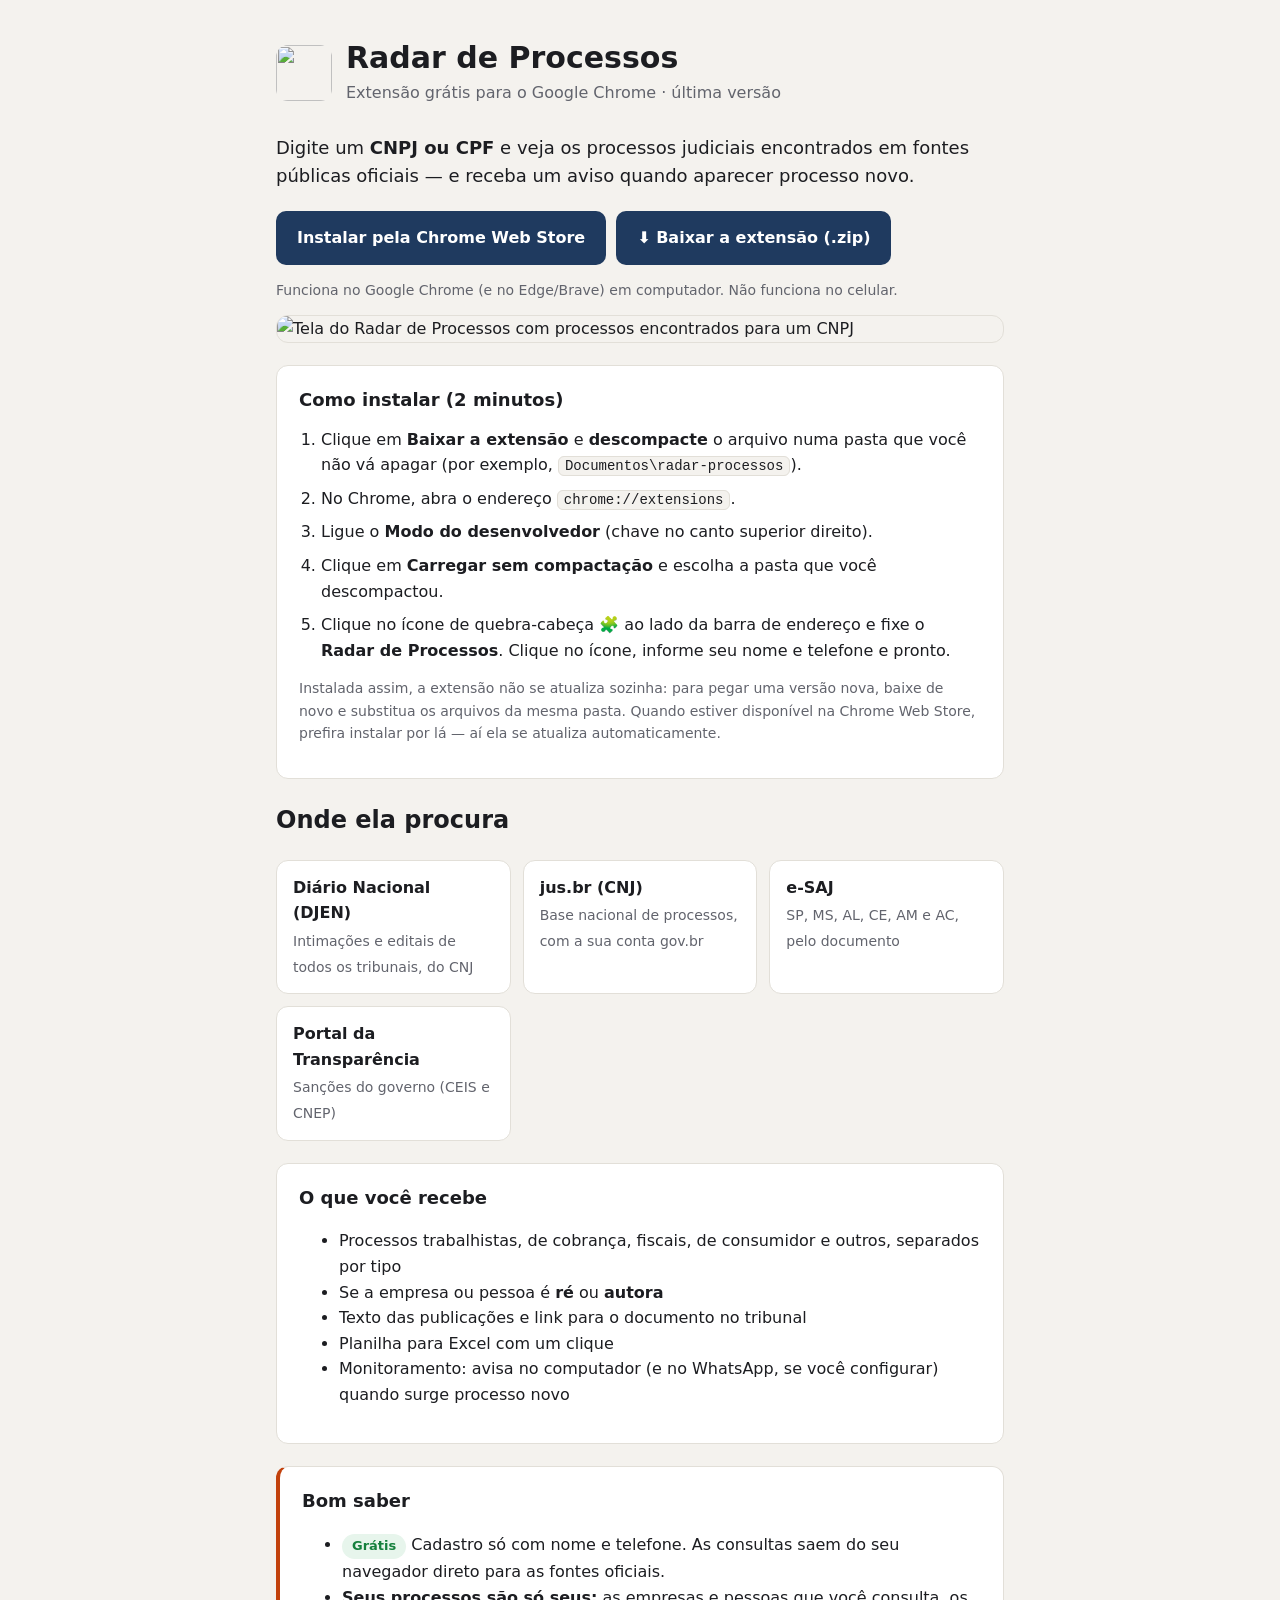
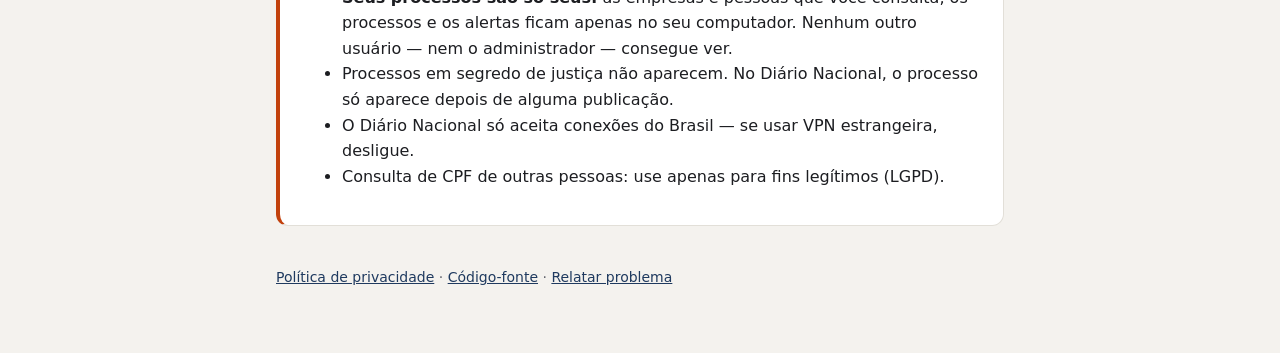
==== docs/index.html @ 2e9b9300 "Cadastro (nome e telefone), painel do administrador e página pública de instalação Co-Authored-By: C" ====
<!doctype html>
<html lang="pt-BR">
<head>
  <meta charset="utf-8">
  <meta name="viewport" content="width=device-width, initial-scale=1">
  <title>Radar de Processos — instalar</title>
  <meta name="description" content="Extensão gratuita do Chrome: digite um CNPJ ou CPF e veja processos judiciais em fontes públicas (DJEN, jus.br, e-SAJ) e sanções do governo.">
  <meta property="og:title" content="Radar de Processos">
  <meta property="og:description" content="Processos judiciais por CNPJ ou CPF, grátis, direto no Chrome.">
  <meta property="og:image" content="https://raw.githubusercontent.com/Juliano2105/radar-processos/main/loja/bloco-promocional-440x280.png">
  <link rel="icon" href="https://raw.githubusercontent.com/Juliano2105/radar-processos/main/extensao/icons/32.png">
  <style>
    :root {
      --fundo: #f4f2ee; --cartao: #fff; --texto: #1c1d21; --suave: #62646d; --linha: #e2dfd8;
      --primaria: #1f3a5f; --primaria-txt: #fff; --acento: #c2410c; --ok: #15803d; --ok-fundo: #e7f5ec;
    }
    @media (prefers-color-scheme: dark) {
      :root {
        --fundo: #15171c; --cartao: #1e2128; --texto: #ebeaf0; --suave: #a0a3ad; --linha: #2f333c;
        --primaria: #8fb4e6; --primaria-txt: #0e1420; --acento: #fb923c; --ok: #4ade80; --ok-fundo: #16291e;
      }
    }
    * { box-sizing: border-box; }
    body { margin: 0; font: 16px/1.6 system-ui, -apple-system, "Segoe UI", Roboto, sans-serif; background: var(--fundo); color: var(--texto); }
    main { max-width: 760px; margin: 0 auto; padding: 40px 16px 64px; }
    .marca { display: flex; align-items: center; gap: 14px; }
    .marca img { width: 56px; height: 56px; border-radius: 12px; }
    h1 { font-size: 30px; line-height: 1.2; margin: 0; }
    .sub { color: var(--suave); margin: 4px 0 0; }
    .lead { font-size: 18px; margin: 28px 0 20px; }
    .botoes { display: flex; flex-wrap: wrap; gap: 10px; margin: 8px 0 6px; }
    .btn { display: inline-flex; align-items: center; gap: 8px; text-decoration: none; font-weight: 700; padding: 13px 20px; border-radius: 10px; border: 1px solid var(--linha); background: var(--cartao); color: var(--texto); }
    .btn.primario { background: var(--primaria); color: var(--primaria-txt); border-color: transparent; }
    .nota { color: var(--suave); font-size: 14px; }
    .cartao { background: var(--cartao); border: 1px solid var(--linha); border-radius: 12px; padding: 20px 22px; margin: 22px 0; }
    .cartao h2 { font-size: 18px; margin: 0 0 12px; }
    ol { margin: 0; padding-left: 22px; }
    ol li { margin: 8px 0; }
    code { background: var(--fundo); border: 1px solid var(--linha); border-radius: 6px; padding: 1px 6px; font-size: 14px; }
    .grade { display: grid; grid-template-columns: repeat(auto-fit, minmax(210px, 1fr)); gap: 12px; }
    .item { background: var(--cartao); border: 1px solid var(--linha); border-radius: 12px; padding: 14px 16px; }
    .item b { display: block; margin-bottom: 2px; }
    .item span { color: var(--suave); font-size: 14px; }
    .print { width: 100%; border-radius: 12px; border: 1px solid var(--linha); display: block; margin: 8px 0 0; }
    .selo { display: inline-block; font-size: 13px; font-weight: 700; padding: 2px 10px; border-radius: 99px; background: var(--ok-fundo); color: var(--ok); }
    .aviso { border-left: 4px solid var(--acento); }
    footer { margin-top: 40px; font-size: 14px; color: var(--suave); }
    a { color: var(--primaria); }
  </style>
</head>
<body>
  <main>
    <div class="marca">
      <img src="https://raw.githubusercontent.com/Juliano2105/radar-processos/main/extensao/icons/128.png" alt="">
      <div>
        <h1>Radar de Processos</h1>
        <p class="sub">Extensão grátis para o Google Chrome · <span id="versao">última versão</span></p>
      </div>
    </div>

    <p class="lead">Digite um <strong>CNPJ ou CPF</strong> e veja os processos judiciais encontrados em fontes públicas oficiais — e receba um aviso quando aparecer processo novo.</p>

    <div class="botoes">
      <a class="btn primario" id="btnLoja" href="#" hidden>Instalar pela Chrome Web Store</a>
      <a class="btn primario" id="btnZip" href="https://github.com/Juliano2105/radar-processos/releases/latest/download/radar-processos.zip">⬇ Baixar a extensão (.zip)</a>
    </div>
    <p class="nota" id="notaInstalar">Funciona no Google Chrome (e no Edge/Brave) em computador. Não funciona no celular.</p>

    <img class="print" src="https://raw.githubusercontent.com/Juliano2105/radar-processos/main/loja/screenshot-1280x800.png" alt="Tela do Radar de Processos com processos encontrados para um CNPJ">

    <div class="cartao" id="passos">
      <h2>Como instalar (2 minutos)</h2>
      <ol>
        <li>Clique em <strong>Baixar a extensão</strong> e <strong>descompacte</strong> o arquivo numa pasta que você não vá apagar (por exemplo, <code>Documentos\radar-processos</code>).</li>
        <li>No Chrome, abra o endereço <code>chrome://extensions</code>.</li>
        <li>Ligue o <strong>Modo do desenvolvedor</strong> (chave no canto superior direito).</li>
        <li>Clique em <strong>Carregar sem compactação</strong> e escolha a pasta que você descompactou.</li>
        <li>Clique no ícone de quebra-cabeça 🧩 ao lado da barra de endereço e fixe o <strong>Radar de Processos</strong>. Clique no ícone, informe seu nome e telefone e pronto.</li>
      </ol>
      <p class="nota">Instalada assim, a extensão não se atualiza sozinha: para pegar uma versão nova, baixe de novo e substitua os arquivos da mesma pasta. Quando estiver disponível na Chrome Web Store, prefira instalar por lá — aí ela se atualiza automaticamente.</p>
    </div>

    <h2>Onde ela procura</h2>
    <div class="grade">
      <div class="item"><b>Diário Nacional (DJEN)</b><span>Intimações e editais de todos os tribunais, do CNJ</span></div>
      <div class="item"><b>jus.br (CNJ)</b><span>Base nacional de processos, com a sua conta gov.br</span></div>
      <div class="item"><b>e-SAJ</b><span>SP, MS, AL, CE, AM e AC, pelo documento</span></div>
      <div class="item"><b>Portal da Transparência</b><span>Sanções do governo (CEIS e CNEP)</span></div>
    </div>

    <div class="cartao">
      <h2>O que você recebe</h2>
      <ul>
        <li>Processos trabalhistas, de cobrança, fiscais, de consumidor e outros, separados por tipo</li>
        <li>Se a empresa ou pessoa é <strong>ré</strong> ou <strong>autora</strong></li>
        <li>Texto das publicações e link para o documento no tribunal</li>
        <li>Planilha para Excel com um clique</li>
        <li>Monitoramento: avisa no computador (e no WhatsApp, se você configurar) quando surge processo novo</li>
      </ul>
    </div>

    <div class="cartao aviso">
      <h2>Bom saber</h2>
      <ul>
        <li><span class="selo">Grátis</span> Cadastro só com nome e telefone. As consultas saem do seu navegador direto para as fontes oficiais.</li>
        <li><strong>Seus processos são só seus:</strong> as empresas e pessoas que você consulta, os processos e os alertas ficam apenas no seu computador. Nenhum outro usuário — nem o administrador — consegue ver.</li>
        <li>Processos em segredo de justiça não aparecem. No Diário Nacional, o processo só aparece depois de alguma publicação.</li>
        <li>O Diário Nacional só aceita conexões do Brasil — se usar VPN estrangeira, desligue.</li>
        <li>Consulta de CPF de outras pessoas: use apenas para fins legítimos (LGPD).</li>
      </ul>
    </div>

    <footer>
      <a href="https://github.com/Juliano2105/radar-processos/blob/main/PRIVACY.md">Política de privacidade</a> ·
      <a href="https://github.com/Juliano2105/radar-processos">Código-fonte</a> ·
      <a href="https://github.com/Juliano2105/radar-processos/issues">Relatar problema</a>
    </footer>
  </main>

  <script>
    // Quando a extensão estiver aprovada na Chrome Web Store, cole o link dela aqui:
    const LINK_CHROME_WEB_STORE = '';

    if (LINK_CHROME_WEB_STORE) {
      const loja = document.getElementById('btnLoja');
      loja.href = LINK_CHROME_WEB_STORE;
      loja.hidden = false;
      const zip = document.getElementById('btnZip');
      zip.classList.remove('primario');
      zip.textContent = 'Instalação manual (.zip)';
      document.getElementById('notaInstalar').textContent = 'Pela Chrome Web Store a extensão se atualiza sozinha. Funciona no Chrome (e no Edge/Brave) em computador.';
    }

    fetch('https://api.github.com/repos/Juliano2105/radar-processos/releases/latest')
      .then((r) => (r.ok ? r.json() : null))
      .then((j) => {
        if (!j || !j.name) return;
        const v = (j.name.match(/\d+\.\d+\.\d+/) || [])[0];
        if (v) document.getElementById('versao').textContent = `versão ${v}`;
      })
      .catch(() => {});
  </script>
</body>
</html>
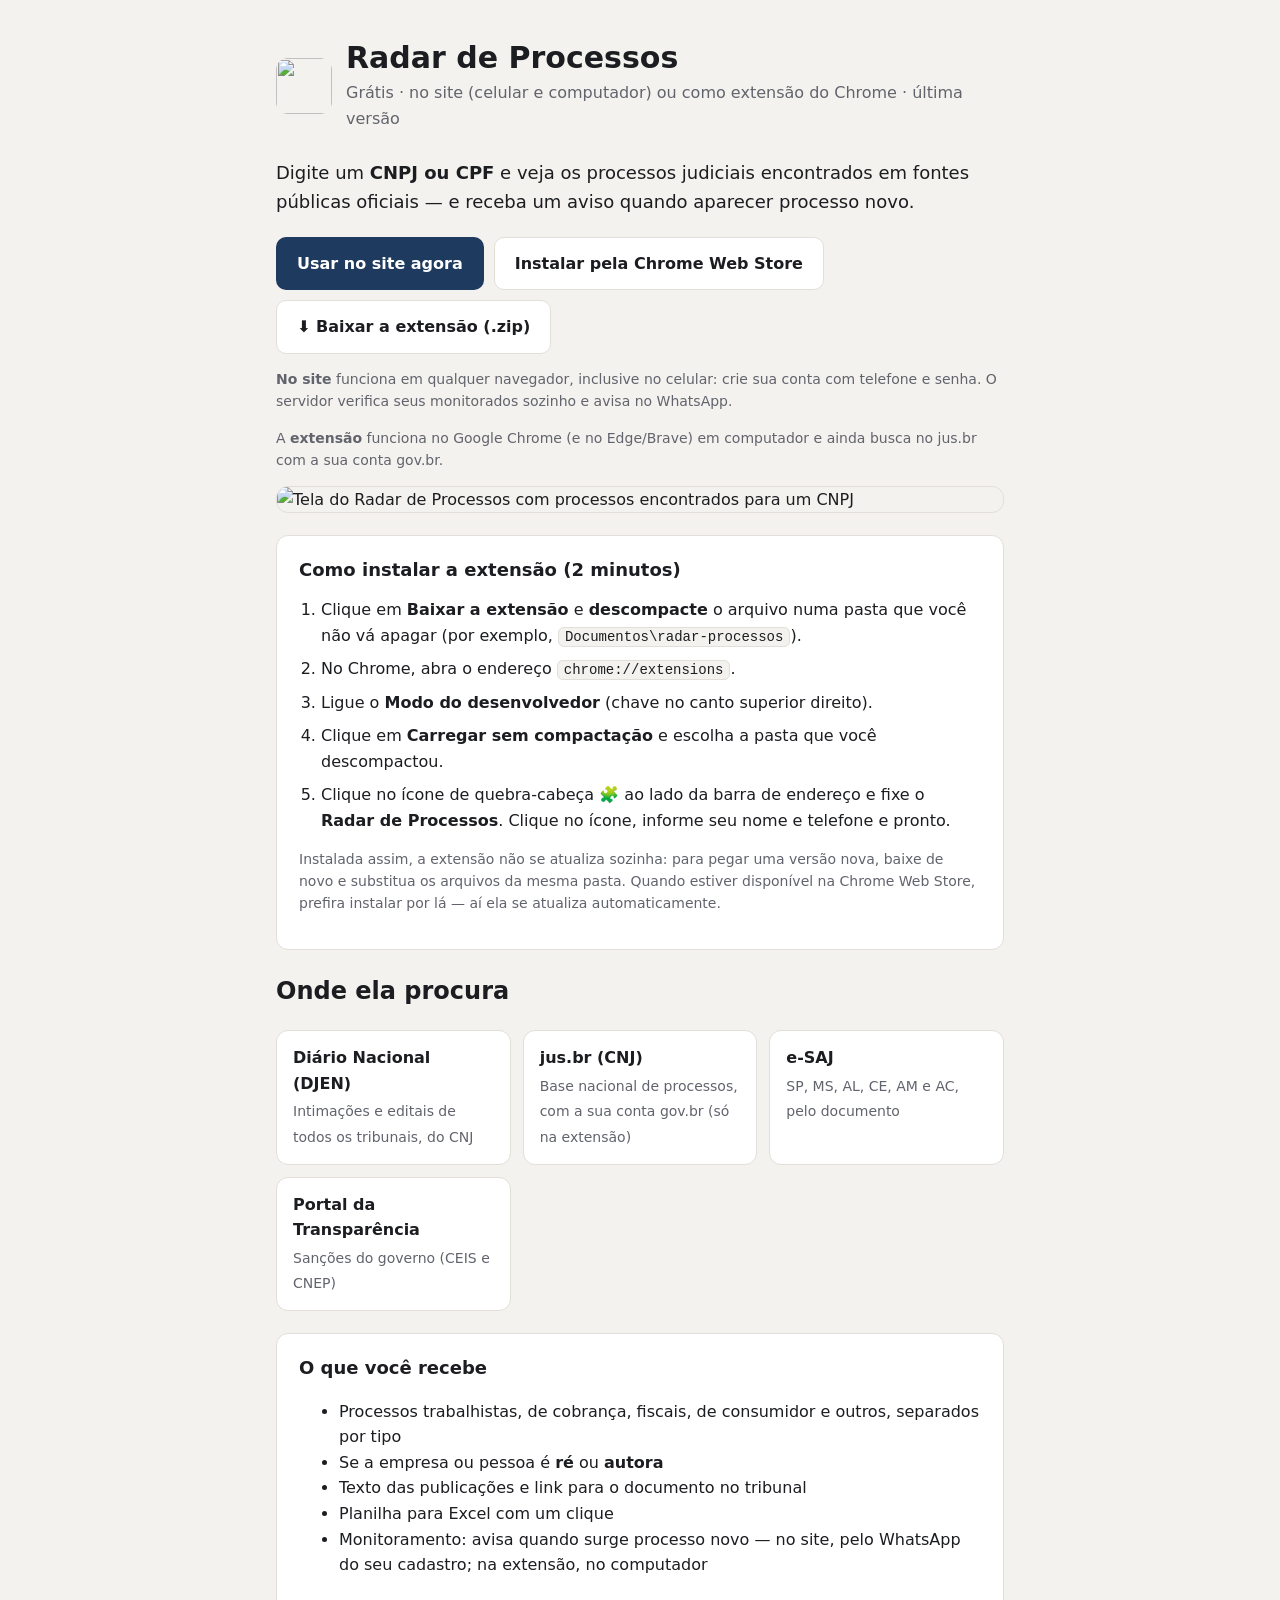
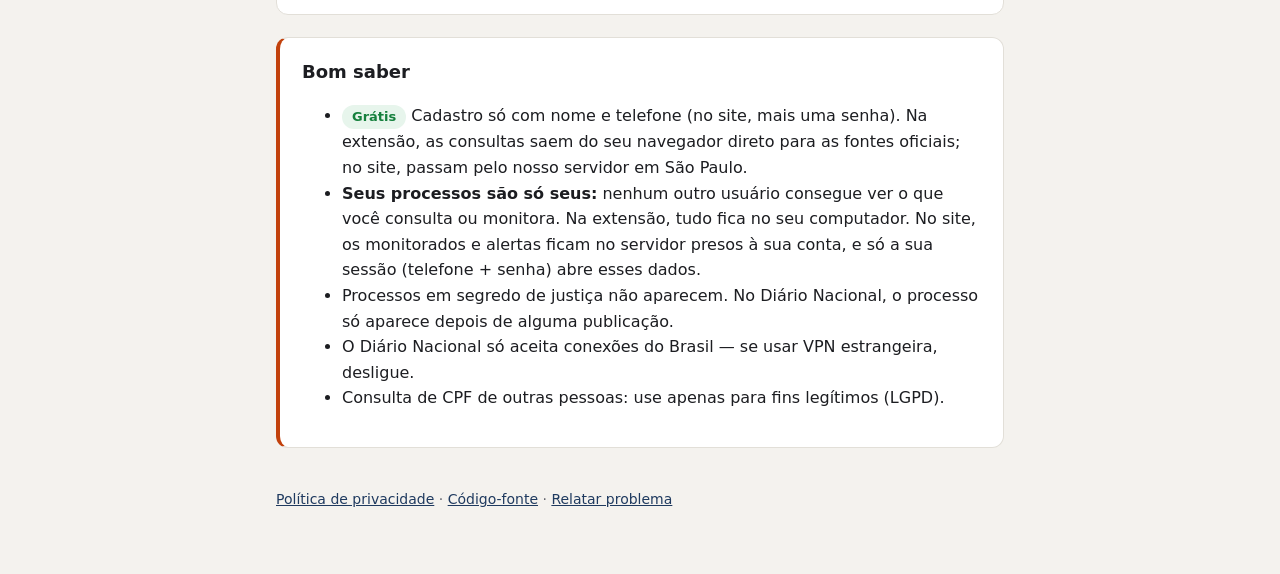
==== commit a843671b: "Versão site: login com telefone e senha, dados por usuário no servidor, verificação automática e avi" ====
--- a/docs/index.html
+++ b/docs/index.html
@@ -54,22 +54,24 @@
       <img src="https://raw.githubusercontent.com/Juliano2105/radar-processos/main/extensao/icons/128.png" alt="">
       <div>
         <h1>Radar de Processos</h1>
-        <p class="sub">Extensão grátis para o Google Chrome · <span id="versao">última versão</span></p>
+        <p class="sub">Grátis · no site (celular e computador) ou como extensão do Chrome · <span id="versao">última versão</span></p>
       </div>
     </div>
 
     <p class="lead">Digite um <strong>CNPJ ou CPF</strong> e veja os processos judiciais encontrados em fontes públicas oficiais — e receba um aviso quando aparecer processo novo.</p>
 
     <div class="botoes">
-      <a class="btn primario" id="btnLoja" href="#" hidden>Instalar pela Chrome Web Store</a>
-      <a class="btn primario" id="btnZip" href="https://github.com/Juliano2105/radar-processos/releases/latest/download/radar-processos.zip">⬇ Baixar a extensão (.zip)</a>
+      <a class="btn primario" id="btnSite" href="app/">Usar no site agora</a>
+      <a class="btn" id="btnLoja" href="#" hidden>Instalar pela Chrome Web Store</a>
+      <a class="btn" id="btnZip" href="https://github.com/Juliano2105/radar-processos/releases/latest/download/radar-processos.zip">⬇ Baixar a extensão (.zip)</a>
     </div>
-    <p class="nota" id="notaInstalar">Funciona no Google Chrome (e no Edge/Brave) em computador. Não funciona no celular.</p>
+    <p class="nota"><strong>No site</strong> funciona em qualquer navegador, inclusive no celular: crie sua conta com telefone e senha. O servidor verifica seus monitorados sozinho e avisa no WhatsApp.</p>
+    <p class="nota" id="notaInstalar">A <strong>extensão</strong> funciona no Google Chrome (e no Edge/Brave) em computador e ainda busca no jus.br com a sua conta gov.br.</p>
 
     <img class="print" src="https://raw.githubusercontent.com/Juliano2105/radar-processos/main/loja/screenshot-1280x800.png" alt="Tela do Radar de Processos com processos encontrados para um CNPJ">
 
     <div class="cartao" id="passos">
-      <h2>Como instalar (2 minutos)</h2>
+      <h2>Como instalar a extensão (2 minutos)</h2>
       <ol>
         <li>Clique em <strong>Baixar a extensão</strong> e <strong>descompacte</strong> o arquivo numa pasta que você não vá apagar (por exemplo, <code>Documentos\radar-processos</code>).</li>
         <li>No Chrome, abra o endereço <code>chrome://extensions</code>.</li>
@@ -83,7 +85,7 @@
     <h2>Onde ela procura</h2>
     <div class="grade">
       <div class="item"><b>Diário Nacional (DJEN)</b><span>Intimações e editais de todos os tribunais, do CNJ</span></div>
-      <div class="item"><b>jus.br (CNJ)</b><span>Base nacional de processos, com a sua conta gov.br</span></div>
+      <div class="item"><b>jus.br (CNJ)</b><span>Base nacional de processos, com a sua conta gov.br (só na extensão)</span></div>
       <div class="item"><b>e-SAJ</b><span>SP, MS, AL, CE, AM e AC, pelo documento</span></div>
       <div class="item"><b>Portal da Transparência</b><span>Sanções do governo (CEIS e CNEP)</span></div>
     </div>
@@ -95,15 +97,15 @@
         <li>Se a empresa ou pessoa é <strong>ré</strong> ou <strong>autora</strong></li>
         <li>Texto das publicações e link para o documento no tribunal</li>
         <li>Planilha para Excel com um clique</li>
-        <li>Monitoramento: avisa no computador (e no WhatsApp, se você configurar) quando surge processo novo</li>
+        <li>Monitoramento: avisa quando surge processo novo — no site, pelo WhatsApp do seu cadastro; na extensão, no computador</li>
       </ul>
     </div>
 
     <div class="cartao aviso">
       <h2>Bom saber</h2>
       <ul>
-        <li><span class="selo">Grátis</span> Cadastro só com nome e telefone. As consultas saem do seu navegador direto para as fontes oficiais.</li>
-        <li><strong>Seus processos são só seus:</strong> as empresas e pessoas que você consulta, os processos e os alertas ficam apenas no seu computador. Nenhum outro usuário — nem o administrador — consegue ver.</li>
+        <li><span class="selo">Grátis</span> Cadastro só com nome e telefone (no site, mais uma senha). Na extensão, as consultas saem do seu navegador direto para as fontes oficiais; no site, passam pelo nosso servidor em São Paulo.</li>
+        <li><strong>Seus processos são só seus:</strong> nenhum outro usuário consegue ver o que você consulta ou monitora. Na extensão, tudo fica no seu computador. No site, os monitorados e alertas ficam no servidor presos à sua conta, e só a sua sessão (telefone + senha) abre esses dados.</li>
         <li>Processos em segredo de justiça não aparecem. No Diário Nacional, o processo só aparece depois de alguma publicação.</li>
         <li>O Diário Nacional só aceita conexões do Brasil — se usar VPN estrangeira, desligue.</li>
         <li>Consulta de CPF de outras pessoas: use apenas para fins legítimos (LGPD).</li>
